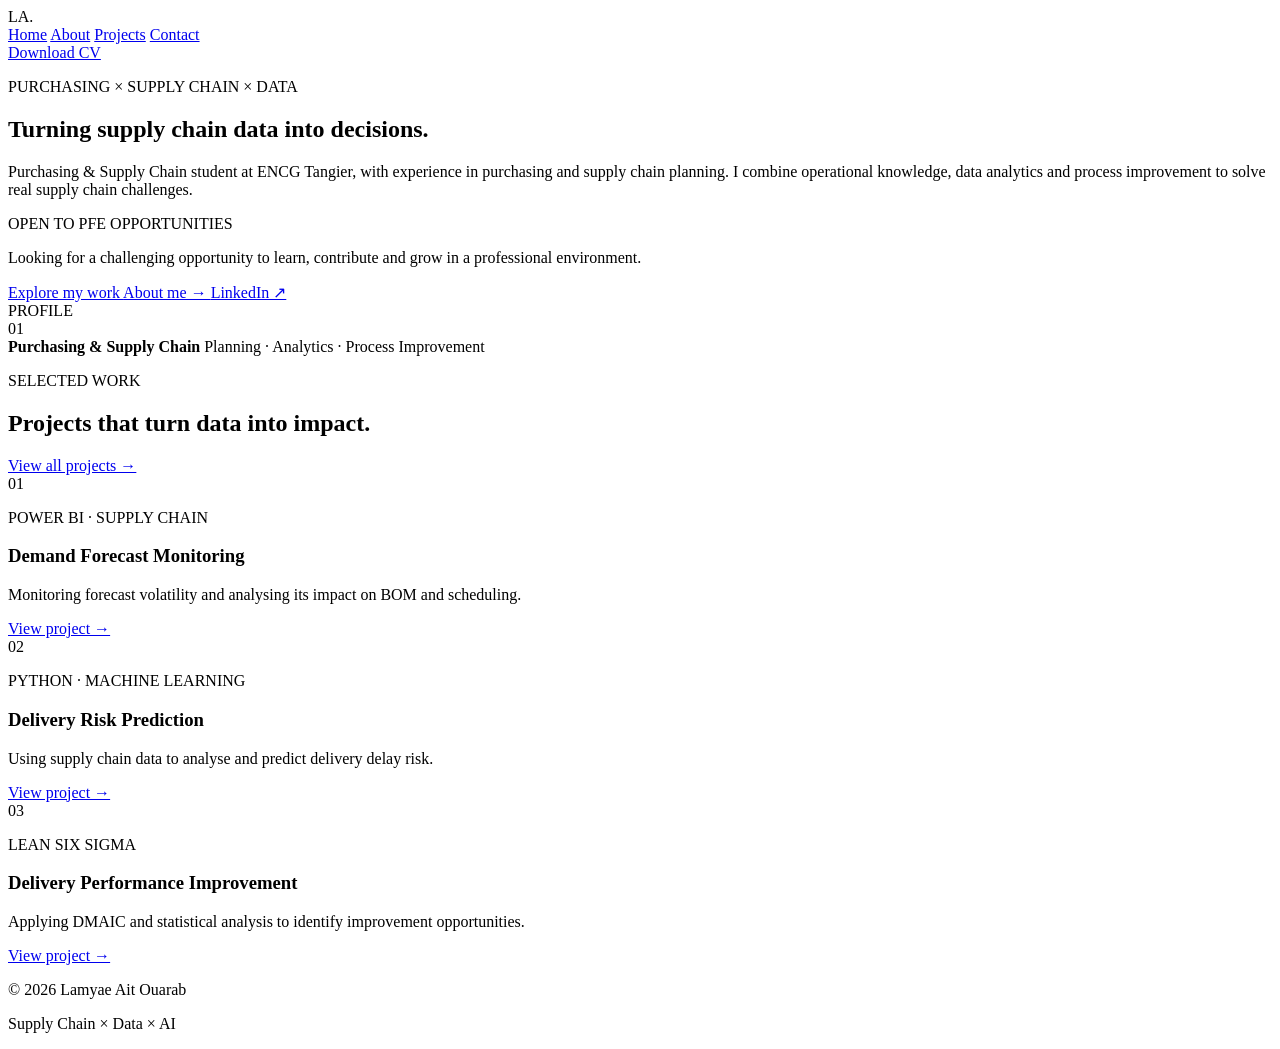
==== index.html @ ae2322ec "Add files via upload" ====
<!DOCTYPE html>
<html lang="en">
<head>
    <meta charset="UTF-8">
    <meta name="viewport" content="width=device-width, initial-scale=1.0">

    <title>Lamyae Ait Ouarab | Supply Chain × Data × AI</title>

    <link rel="stylesheet" href="css/style.css">
</head>

<body>

    <!-- Navigation -->
    <nav class="navbar">

        <div class="logo">
            LA<span>.</span>
        </div>

        <div class="nav-links">
            <a href="index.html" class="active">Home</a>
            <a href="about.html">About</a>
            <a href="projects.html">Projects</a>
            <a href="contact.html">Contact</a>
        </div>

        <a href="C:\Users\hp\Downloads\Lamyae_Ait_Ouarab_CV_English.pdf" class="cv-button" download>
  Download CV
</a>

    </nav>


    <!-- Hero Section -->
    <main>

        <section class="hero">

            <div class="hero-content">

                <p class="eyebrow">
                    PURCHASING × SUPPLY CHAIN × DATA
                </p>
                <h1>
                    Turning supply chain
                    <span>data into decisions.</span>
                </h1>

                <p class="hero-description">
                     Purchasing & Supply Chain student at ENCG Tangier,
                    with experience in purchasing and supply chain planning.
                    I combine operational knowledge, data analytics and
                    process improvement to solve real supply chain challenges.
                </p>
                <div class="availability">
                    <span>OPEN TO PFE OPPORTUNITIES</span>
                    <p>
                       Looking for a challenging opportunity to learn,
                       contribute and grow in a professional environment.
                    </p>
                </div>

                
                
                
                <div class="hero-buttons">
                    <a href="projects.html" class="primary-button">
                        Explore my work
                    </a>
                    <a href="about.html" class="secondary-button">
                        About me →
                    </a>

                    <a href="https://www.linkedin.com/in/lamyae-ait-ouarab-5417ba322"
                    class="linkedin-button"
                    target="_blank">
                    LinkedIn ↗
                </a>
            </div>

            </div>


            <div class="hero-visual">

                <div class="visual-card">

                    <div class="card-top">
                        <span>PROFILE</span>
                        <span class="status"></span>
                    </div>

                    <div class="visual-number">
                        01
                    </div>

                    <div class="visual-text">
                        <strong>Purchasing & Supply Chain</strong>
                        <span>Planning · Analytics · Process Improvement</span>
                    </div>

                    <div class="mini-chart">

                        <div class="bar bar-1"></div>
                        <div class="bar bar-2"></div>
                        <div class="bar bar-3"></div>
                        <div class="bar bar-4"></div>
                        <div class="bar bar-5"></div>
                        <div class="bar bar-6"></div>

                    </div>

                </div>

            </div>

        </section>


        <!-- Selected Projects -->
        <section class="projects-preview">

            <div class="section-heading">

                <div>
                    <p class="section-label">SELECTED WORK</p>

                    <h2>
                        Projects that turn
                        <span>data into impact.</span>
                    </h2>
                </div>

                <a href="projects.html">
                    View all projects →
                </a>

            </div>


            <div class="project-grid">

                <article class="project-card">

                    <div class="project-number">
                        01
                    </div>

                    <p class="project-category">
                        POWER BI · SUPPLY CHAIN
                    </p>

                    <h3>
                        Demand Forecast
                        Monitoring
                    </h3>

                    <p>
                        Monitoring forecast volatility and analysing
                        its impact on BOM and scheduling.
                    </p>

                    <a href="projects/demand-forecast.html">
                        View project →
                    </a>

                </article>


                <article class="project-card">

                    <div class="project-number">
                        02
                    </div>

                    <p class="project-category">
                        PYTHON · MACHINE LEARNING
                    </p>

                    <h3>
                        Delivery Risk
                        Prediction
                    </h3>

                    <p>
                        Using supply chain data to analyse and predict
                        delivery delay risk.
                    </p>

                    <a href="projects/delivery-risk.html">
                        View project →
                    </a>

                </article>


                <article class="project-card">

                    <div class="project-number">
                        03
                    </div>

                    <p class="project-category">
                        LEAN SIX SIGMA
                    </p>

                    <h3>
                        Delivery Performance
                        Improvement
                    </h3>

                    <p>
                        Applying DMAIC and statistical analysis to
                        identify improvement opportunities.
                    </p>

                    <a href="projects/lean-six-sigma.html">
                        View project →
                    </a>

                </article>


                
            </div>

        </section>

    </main>


    <!-- Footer -->
    <footer>

        <p>
            © 2026 Lamyae Ait Ouarab
        </p>

        <p>
            Supply Chain × Data × AI
        </p>

    </footer>


</body>
</html>
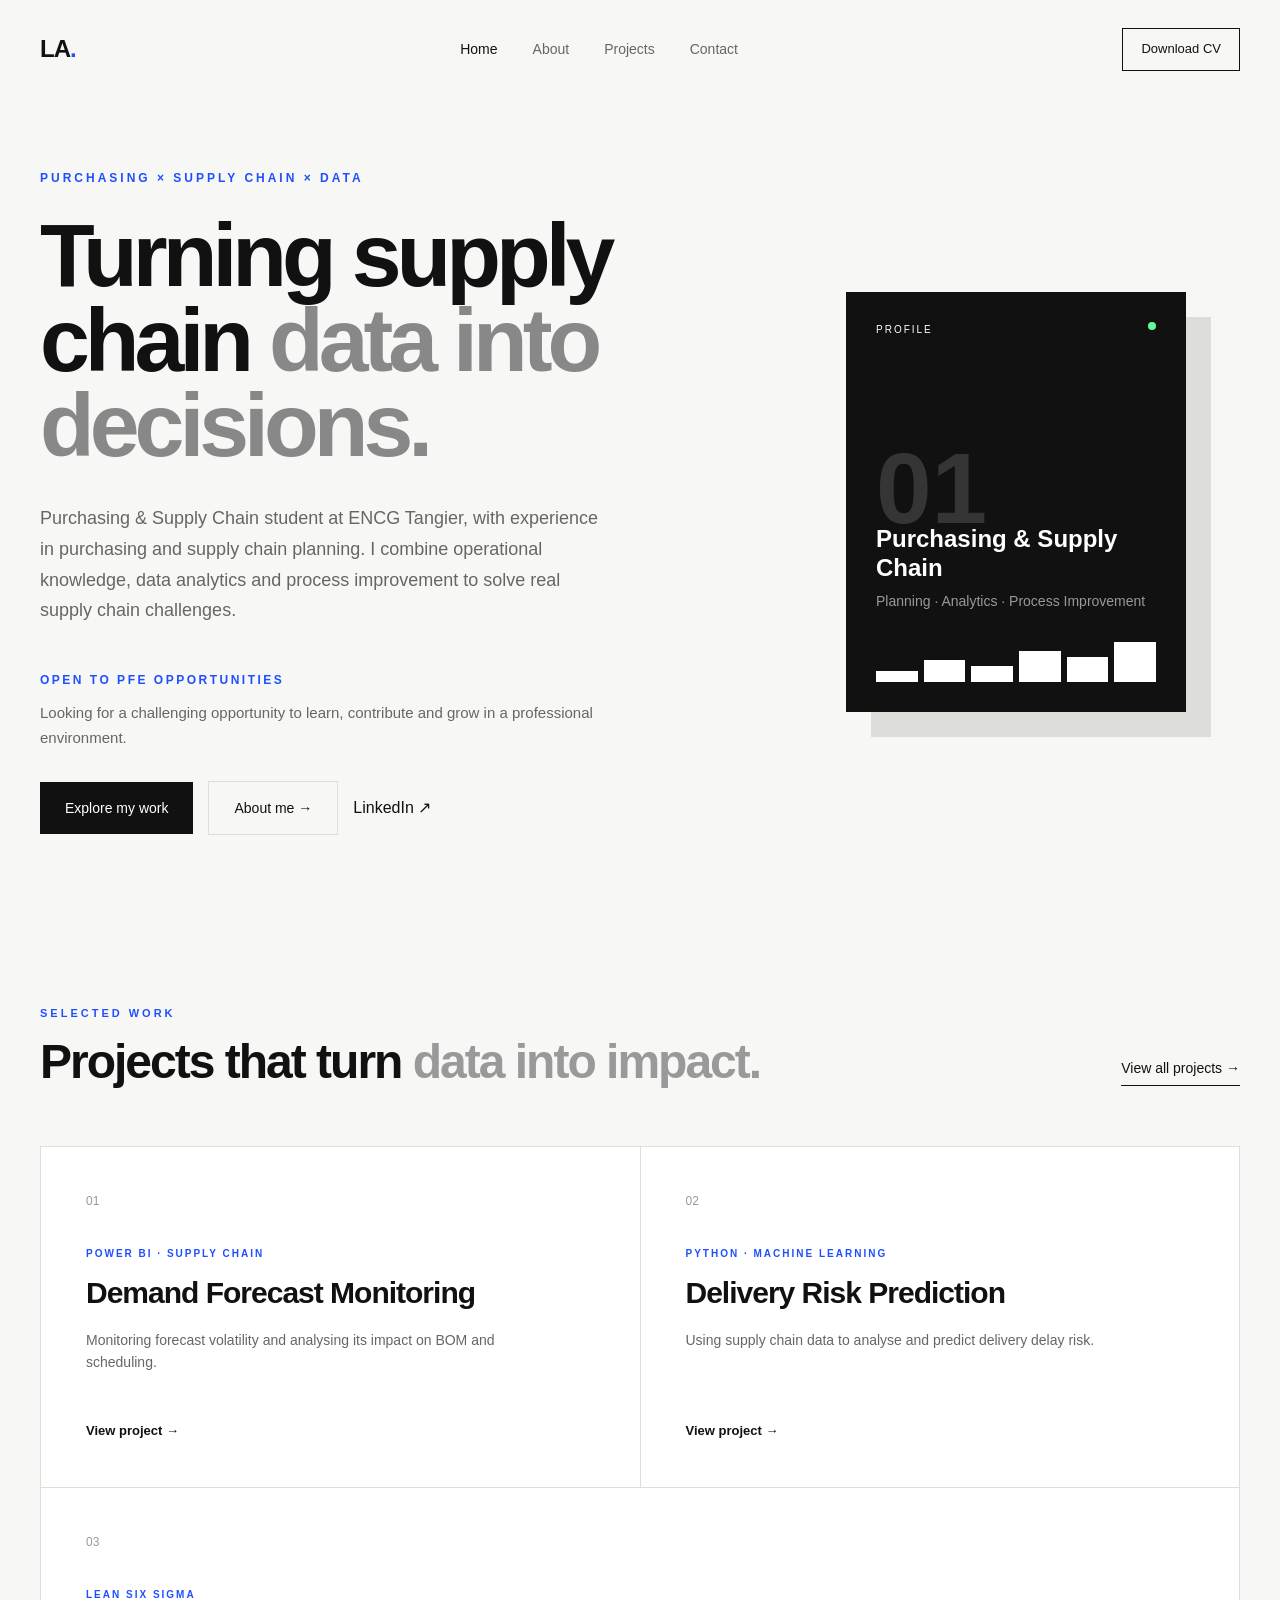
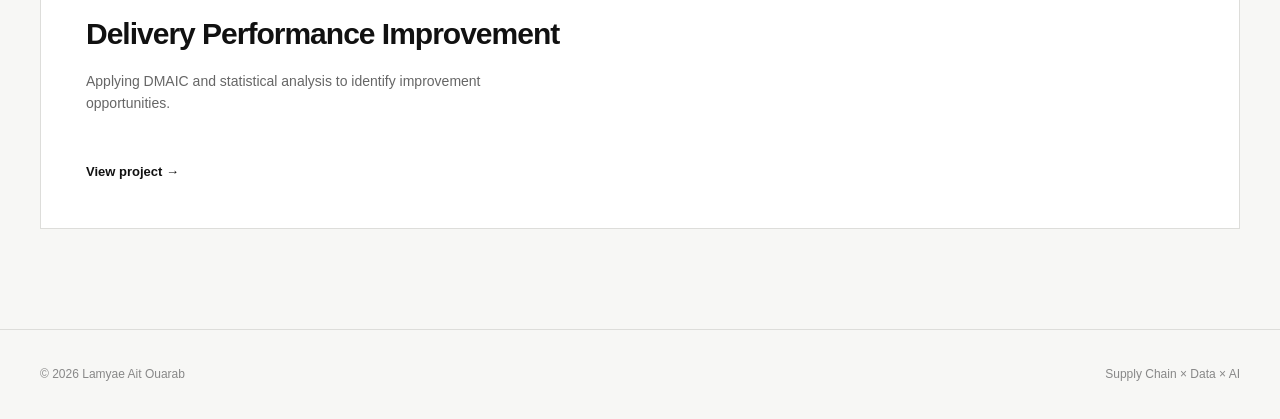
==== commit 7a5f1f69: "Restore portfolio to good 18pm version" ====
--- a/index.html
+++ b/index.html
@@ -1,248 +1,248 @@
-<!DOCTYPE html>
-<html lang="en">
-<head>
-    <meta charset="UTF-8">
-    <meta name="viewport" content="width=device-width, initial-scale=1.0">
-
-    <title>Lamyae Ait Ouarab | Supply Chain × Data × AI</title>
-
-    <link rel="stylesheet" href="css/style.css">
-</head>
-
-<body>
-
-    <!-- Navigation -->
-    <nav class="navbar">
-
-        <div class="logo">
-            LA<span>.</span>
-        </div>
-
-        <div class="nav-links">
-            <a href="index.html" class="active">Home</a>
-            <a href="about.html">About</a>
-            <a href="projects.html">Projects</a>
-            <a href="contact.html">Contact</a>
-        </div>
-
-        <a href="C:\Users\hp\Downloads\Lamyae_Ait_Ouarab_CV_English.pdf" class="cv-button" download>
-  Download CV
-</a>
-
-    </nav>
-
-
-    <!-- Hero Section -->
-    <main>
-
-        <section class="hero">
-
-            <div class="hero-content">
-
-                <p class="eyebrow">
-                    PURCHASING × SUPPLY CHAIN × DATA
-                </p>
-                <h1>
-                    Turning supply chain
-                    <span>data into decisions.</span>
-                </h1>
-
-                <p class="hero-description">
-                     Purchasing & Supply Chain student at ENCG Tangier,
-                    with experience in purchasing and supply chain planning.
-                    I combine operational knowledge, data analytics and
-                    process improvement to solve real supply chain challenges.
-                </p>
-                <div class="availability">
-                    <span>OPEN TO PFE OPPORTUNITIES</span>
-                    <p>
-                       Looking for a challenging opportunity to learn,
-                       contribute and grow in a professional environment.
-                    </p>
-                </div>
-
-                
-                
-                
-                <div class="hero-buttons">
-                    <a href="projects.html" class="primary-button">
-                        Explore my work
-                    </a>
-                    <a href="about.html" class="secondary-button">
-                        About me →
-                    </a>
-
-                    <a href="https://www.linkedin.com/in/lamyae-ait-ouarab-5417ba322"
-                    class="linkedin-button"
-                    target="_blank">
-                    LinkedIn ↗
-                </a>
-            </div>
-
-            </div>
-
-
-            <div class="hero-visual">
-
-                <div class="visual-card">
-
-                    <div class="card-top">
-                        <span>PROFILE</span>
-                        <span class="status"></span>
-                    </div>
-
-                    <div class="visual-number">
-                        01
-                    </div>
-
-                    <div class="visual-text">
-                        <strong>Purchasing & Supply Chain</strong>
-                        <span>Planning · Analytics · Process Improvement</span>
-                    </div>
-
-                    <div class="mini-chart">
-
-                        <div class="bar bar-1"></div>
-                        <div class="bar bar-2"></div>
-                        <div class="bar bar-3"></div>
-                        <div class="bar bar-4"></div>
-                        <div class="bar bar-5"></div>
-                        <div class="bar bar-6"></div>
-
-                    </div>
-
-                </div>
-
-            </div>
-
-        </section>
-
-
-        <!-- Selected Projects -->
-        <section class="projects-preview">
-
-            <div class="section-heading">
-
-                <div>
-                    <p class="section-label">SELECTED WORK</p>
-
-                    <h2>
-                        Projects that turn
-                        <span>data into impact.</span>
-                    </h2>
-                </div>
-
-                <a href="projects.html">
-                    View all projects →
-                </a>
-
-            </div>
-
-
-            <div class="project-grid">
-
-                <article class="project-card">
-
-                    <div class="project-number">
-                        01
-                    </div>
-
-                    <p class="project-category">
-                        POWER BI · SUPPLY CHAIN
-                    </p>
-
-                    <h3>
-                        Demand Forecast
-                        Monitoring
-                    </h3>
-
-                    <p>
-                        Monitoring forecast volatility and analysing
-                        its impact on BOM and scheduling.
-                    </p>
-
-                    <a href="projects/demand-forecast.html">
-                        View project →
-                    </a>
-
-                </article>
-
-
-                <article class="project-card">
-
-                    <div class="project-number">
-                        02
-                    </div>
-
-                    <p class="project-category">
-                        PYTHON · MACHINE LEARNING
-                    </p>
-
-                    <h3>
-                        Delivery Risk
-                        Prediction
-                    </h3>
-
-                    <p>
-                        Using supply chain data to analyse and predict
-                        delivery delay risk.
-                    </p>
-
-                    <a href="projects/delivery-risk.html">
-                        View project →
-                    </a>
-
-                </article>
-
-
-                <article class="project-card">
-
-                    <div class="project-number">
-                        03
-                    </div>
-
-                    <p class="project-category">
-                        LEAN SIX SIGMA
-                    </p>
-
-                    <h3>
-                        Delivery Performance
-                        Improvement
-                    </h3>
-
-                    <p>
-                        Applying DMAIC and statistical analysis to
-                        identify improvement opportunities.
-                    </p>
-
-                    <a href="projects/lean-six-sigma.html">
-                        View project →
-                    </a>
-
-                </article>
-
-
-                
-            </div>
-
-        </section>
-
-    </main>
-
-
-    <!-- Footer -->
-    <footer>
-
-        <p>
-            © 2026 Lamyae Ait Ouarab
-        </p>
-
-        <p>
-            Supply Chain × Data × AI
-        </p>
-
-    </footer>
-
-
-</body>
-</html>
+<!DOCTYPE html>
+<html lang="en">
+<head>
+    <meta charset="UTF-8">
+    <meta name="viewport" content="width=device-width, initial-scale=1.0">
+
+    <title>Lamyae Ait Ouarab | Supply Chain × Data × AI</title>
+
+    <link rel="stylesheet" href="css/style.css">
+</head>
+
+<body>
+
+    <!-- Navigation -->
+    <nav class="navbar">
+
+        <div class="logo">
+            LA<span>.</span>
+        </div>
+
+        <div class="nav-links">
+            <a href="index.html" class="active">Home</a>
+            <a href="about.html">About</a>
+            <a href="projects.html">Projects</a>
+            <a href="contact.html">Contact</a>
+        </div>
+
+        <a href="C:\Users\hp\Downloads\Lamyae_Ait_Ouarab_CV_English.pdf" class="cv-button" download>
+  Download CV
+</a>
+
+    </nav>
+
+
+    <!-- Hero Section -->
+    <main>
+
+        <section class="hero">
+
+            <div class="hero-content">
+
+                <p class="eyebrow">
+                    PURCHASING × SUPPLY CHAIN × DATA
+                </p>
+                <h1>
+                    Turning supply chain
+                    <span>data into decisions.</span>
+                </h1>
+
+                <p class="hero-description">
+                     Purchasing & Supply Chain student at ENCG Tangier,
+                    with experience in purchasing and supply chain planning.
+                    I combine operational knowledge, data analytics and
+                    process improvement to solve real supply chain challenges.
+                </p>
+                <div class="availability">
+                    <span>OPEN TO PFE OPPORTUNITIES</span>
+                    <p>
+                       Looking for a challenging opportunity to learn,
+                       contribute and grow in a professional environment.
+                    </p>
+                </div>
+
+                
+                
+                
+                <div class="hero-buttons">
+                    <a href="projects.html" class="primary-button">
+                        Explore my work
+                    </a>
+                    <a href="about.html" class="secondary-button">
+                        About me →
+                    </a>
+
+                    <a href="https://www.linkedin.com/in/lamyae-ait-ouarab-5417ba322"
+                    class="linkedin-button"
+                    target="_blank">
+                    LinkedIn ↗
+                </a>
+            </div>
+
+            </div>
+
+
+            <div class="hero-visual">
+
+                <div class="visual-card">
+
+                    <div class="card-top">
+                        <span>PROFILE</span>
+                        <span class="status"></span>
+                    </div>
+
+                    <div class="visual-number">
+                        01
+                    </div>
+
+                    <div class="visual-text">
+                        <strong>Purchasing & Supply Chain</strong>
+                        <span>Planning · Analytics · Process Improvement</span>
+                    </div>
+
+                    <div class="mini-chart">
+
+                        <div class="bar bar-1"></div>
+                        <div class="bar bar-2"></div>
+                        <div class="bar bar-3"></div>
+                        <div class="bar bar-4"></div>
+                        <div class="bar bar-5"></div>
+                        <div class="bar bar-6"></div>
+
+                    </div>
+
+                </div>
+
+            </div>
+
+        </section>
+
+
+        <!-- Selected Projects -->
+        <section class="projects-preview">
+
+            <div class="section-heading">
+
+                <div>
+                    <p class="section-label">SELECTED WORK</p>
+
+                    <h2>
+                        Projects that turn
+                        <span>data into impact.</span>
+                    </h2>
+                </div>
+
+                <a href="projects.html">
+                    View all projects →
+                </a>
+
+            </div>
+
+
+            <div class="project-grid">
+
+                <article class="project-card">
+
+                    <div class="project-number">
+                        01
+                    </div>
+
+                    <p class="project-category">
+                        POWER BI · SUPPLY CHAIN
+                    </p>
+
+                    <h3>
+                        Demand Forecast
+                        Monitoring
+                    </h3>
+
+                    <p>
+                        Monitoring forecast volatility and analysing
+                        its impact on BOM and scheduling.
+                    </p>
+
+                    <a href="projects/demand-forecast.html">
+                        View project →
+                    </a>
+
+                </article>
+
+
+                <article class="project-card">
+
+                    <div class="project-number">
+                        02
+                    </div>
+
+                    <p class="project-category">
+                        PYTHON · MACHINE LEARNING
+                    </p>
+
+                    <h3>
+                        Delivery Risk
+                        Prediction
+                    </h3>
+
+                    <p>
+                        Using supply chain data to analyse and predict
+                        delivery delay risk.
+                    </p>
+
+                    <a href="projects/delivery-risk.html">
+                        View project →
+                    </a>
+
+                </article>
+
+
+                <article class="project-card">
+
+                    <div class="project-number">
+                        03
+                    </div>
+
+                    <p class="project-category">
+                        LEAN SIX SIGMA
+                    </p>
+
+                    <h3>
+                        Delivery Performance
+                        Improvement
+                    </h3>
+
+                    <p>
+                        Applying DMAIC and statistical analysis to
+                        identify improvement opportunities.
+                    </p>
+
+                    <a href="projects/lean-six-sigma.html">
+                        View project →
+                    </a>
+
+                </article>
+
+
+                
+            </div>
+
+        </section>
+
+    </main>
+
+
+    <!-- Footer -->
+    <footer>
+
+        <p>
+            © 2026 Lamyae Ait Ouarab
+        </p>
+
+        <p>
+            Supply Chain × Data × AI
+        </p>
+
+    </footer>
+
+
+</body>
+</html>
--- a/css/style.css
+++ b/css/style.css
@@ -0,0 +1,587 @@
+/* =========================
+   GLOBAL
+========================= */
+
+* {
+    margin: 0;
+    padding: 0;
+    box-sizing: border-box;
+}
+
+:root {
+    --background: #f7f7f5;
+    --text: #111111;
+    --muted: #666666;
+    --border: #ddddda;
+    --accent: #1f4fff;
+    --card: #ffffff;
+}
+
+body {
+    font-family: Arial, Helvetica, sans-serif;
+    background: var(--background);
+    color: var(--text);
+    line-height: 1.6;
+}
+
+a {
+    text-decoration: none;
+    color: inherit;
+}
+
+
+/* =========================
+   NAVIGATION
+========================= */
+
+.navbar {
+    width: 100%;
+    max-width: 1300px;
+    margin: auto;
+
+    padding: 28px 40px;
+
+    display: flex;
+    align-items: center;
+    justify-content: space-between;
+}
+
+.logo {
+    font-size: 24px;
+    font-weight: 800;
+    letter-spacing: -1px;
+}
+
+.logo span {
+    color: var(--accent);
+}
+
+.nav-links {
+    display: flex;
+    gap: 35px;
+}
+
+.nav-links a {
+    font-size: 14px;
+    color: var(--muted);
+    transition: 0.3s;
+}
+
+.nav-links a:hover,
+.nav-links .active {
+    color: var(--text);
+}
+
+.cv-button {
+    border: 1px solid var(--text);
+    padding: 10px 18px;
+    font-size: 13px;
+    transition: 0.3s;
+}
+
+.cv-button:hover {
+    background: var(--text);
+    color: white;
+}
+
+
+/* =========================
+   HERO
+========================= */
+
+.hero {
+    max-width: 1300px;
+    margin: auto;
+
+    min-height: 560px;
+
+    padding: 70px 40px;
+
+    display: grid;
+    grid-template-columns: 1.2fr 0.8fr;
+    align-items: center;
+    gap: 80px;
+}
+
+.eyebrow {
+    font-size: 12px;
+    letter-spacing: 3px;
+    font-weight: 700;
+    color: var(--accent);
+
+    margin-bottom: 25px;
+}
+
+.hero h1 {
+    max-width: 750px;
+
+    font-size: clamp(55px, 7vw, 95px);
+
+    line-height: 0.95;
+    letter-spacing: -5px;
+
+    margin-bottom: 35px;
+}
+
+.hero h1 span {
+    color: #888888;
+}
+
+.hero-description { 
+    max-width: 560px; 
+ 
+    color: var(--muted); 
+ 
+    font-size: 18px; 
+    line-height: 1.7;
+ 
+    margin-bottom: 0; 
+}
+
+
+/* PFE availability */
+
+.availability {
+    margin-top: 45px;
+    margin-bottom: 30px;
+}
+
+.availability span {
+    display: block;
+
+    font-size: 12px;
+    font-weight: 700;
+
+    letter-spacing: 2.5px;
+
+    color: var(--accent);
+
+    margin-bottom: 10px;
+}
+
+.availability p {
+    max-width: 620px;
+
+    margin: 0;
+
+    color: var(--muted);
+
+    font-size: 15px;
+    line-height: 1.7;
+}
+
+
+.hero-buttons { 
+    display: flex; 
+    align-items: center;
+    gap: 15px; 
+}
+.linkedin-link {
+    display: inline-block;
+
+    margin-top: 18px;
+
+    font-size: 13px;
+    font-weight: 600;
+
+    color: var(--muted);
+
+    border-bottom: 1px solid var(--muted);
+
+    padding-bottom: 3px;
+
+    transition: 0.3s;
+}
+
+.linkedin-link:hover {
+    color: var(--accent);
+    border-color: var(--accent);
+}
+
+.primary-button {
+    background: var(--text);
+    color: white;
+
+    padding: 15px 25px;
+
+    font-size: 14px;
+
+    transition: 0.3s;
+}
+
+.primary-button:hover {
+    background: var(--accent);
+}
+
+.secondary-button {
+    border: 1px solid var(--border);
+
+    padding: 15px 25px;
+
+    font-size: 14px;
+
+    transition: 0.3s;
+}
+
+.secondary-button:hover {
+    border-color: var(--text);
+}
+
+
+/* =========================
+   HERO VISUAL
+========================= */
+
+.hero-visual {
+    display: flex;
+    justify-content: center;
+}
+
+.visual-card {
+    width: 340px;
+    height: 420px;
+
+    background: #111111;
+    color: white;
+
+    padding: 30px;
+
+    position: relative;
+
+    box-shadow: 25px 25px 0 #ddddda;
+}
+
+.card-top {
+    display: flex;
+    justify-content: space-between;
+
+    font-size: 10px;
+    letter-spacing: 2px;
+}
+
+.status {
+    width: 8px;
+    height: 8px;
+
+    background: #5cff91;
+
+    border-radius: 50%;
+}
+
+.visual-number {
+    font-size: 100px;
+    font-weight: 800;
+
+    margin-top: 70px;
+
+    opacity: 0.15;
+}
+
+.visual-text {
+    position: absolute;
+
+    bottom: 100px;
+    left: 30px;
+    right: 30px;
+
+    display: flex;
+    flex-direction: column;
+    gap: 8px;
+}
+
+.visual-text strong {
+    font-size: 24px;
+    line-height: 1.2;
+}
+
+.visual-text span {
+    color: #999999;
+    font-size: 14px;
+    line-height: 1.5;
+}
+
+.mini-chart {
+    position: absolute;
+
+    bottom: 30px;
+    left: 30px;
+
+    right: 30px;
+
+    height: 45px;
+
+    display: flex;
+    align-items: end;
+
+    gap: 6px;
+}
+
+.bar {
+    flex: 1;
+    background: white;
+}
+
+.bar-1 {
+    height: 25%;
+}
+
+.bar-2 {
+    height: 50%;
+}
+
+.bar-3 {
+    height: 35%;
+}
+
+.bar-4 {
+    height: 70%;
+}
+
+.bar-5 {
+    height: 55%;
+}
+
+.bar-6 {
+    height: 90%;
+}
+
+
+/* =========================
+   PROJECTS
+========================= */
+
+.projects-preview {
+    max-width: 1300px;
+
+    margin: auto;
+
+    padding: 100px 40px;
+}
+
+.section-heading {
+    display: flex;
+    justify-content: space-between;
+    align-items: end;
+
+    margin-bottom: 60px;
+}
+
+.section-label {
+    color: var(--accent);
+
+    font-size: 11px;
+
+    letter-spacing: 3px;
+
+    font-weight: 700;
+
+    margin-bottom: 15px;
+}
+
+.section-heading h2 {
+    font-size: 48px;
+    line-height: 1;
+
+    letter-spacing: -2px;
+}
+
+.section-heading h2 span {
+    color: #999999;
+}
+
+.section-heading > a {
+    font-size: 14px;
+
+    border-bottom: 1px solid var(--text);
+
+    padding-bottom: 5px;
+}
+
+
+/* =========================
+   PROJECT GRID
+========================= */
+
+.project-grid {
+    display: grid;
+
+    grid-template-columns: repeat(2, 1fr);
+
+    gap: 1px;
+
+    background: var(--border);
+
+    border: 1px solid var(--border);
+}
+
+.project-card {
+    background: var(--card);
+
+    padding: 45px;
+
+    min-height: 340px;
+
+    display: flex;
+    flex-direction: column;
+
+    transition: 0.3s;
+}
+/* Make the third project intentionally wider
+   until a fourth project is added */
+.project-card:nth-child(3) {
+    grid-column: 1 / -1;
+}
+
+.project-card:hover {
+    transform: translateY(-5px);
+}
+
+.project-number {
+    font-size: 12px;
+
+    color: #999999;
+
+    margin-bottom: 35px;
+}
+
+.project-category {
+    color: var(--accent);
+
+    font-size: 10px;
+
+    letter-spacing: 2px;
+
+    font-weight: 700;
+
+    margin-bottom: 15px;
+}
+
+.project-card h3 {
+    font-size: 30px;
+
+    line-height: 1.05;
+
+    letter-spacing: -1px;
+
+    margin-bottom: 20px;
+}
+
+.project-card p:not(.project-category):not(.project-number) {
+    color: var(--muted);
+
+    font-size: 14px;
+
+    max-width: 450px;
+
+    margin-bottom: 30px;
+}
+
+.project-card a {
+    margin-top: auto;
+
+    font-size: 13px;
+
+    font-weight: 700;
+}
+
+
+/* =========================
+   FOOTER
+========================= */
+
+footer {
+    max-width: 1300px;
+
+    margin: auto;
+
+    padding: 35px 40px;
+
+    border-top: 1px solid var(--border);
+
+    display: flex;
+
+    justify-content: space-between;
+
+    color: #888888;
+
+    font-size: 12px;
+}
+
+
+/* =========================
+   RESPONSIVE
+========================= */
+
+@media (max-width: 900px) {
+
+    .hero {
+        grid-template-columns: 1fr;
+
+        padding-top: 60px;
+    }
+
+    .hero-visual {
+        justify-content: flex-start;
+    }
+
+    .project-grid {
+        grid-template-columns: 1fr;
+    }
+
+}
+
+@media (max-width: 600px) {
+
+    .navbar {
+        padding: 20px;
+    }
+
+    .nav-links {
+        display: none;
+    }
+
+    .hero {
+        padding: 60px 20px;
+    }
+
+    .hero h1 {
+        font-size: 55px;
+        letter-spacing: -3px;
+    }
+
+    .hero-description {
+        font-size: 16px;
+    }
+
+    .visual-card {
+        width: 100%;
+        max-width: 340px;
+    }
+
+    .projects-preview {
+        padding: 70px 20px;
+    }
+
+    .section-heading {
+        flex-direction: column;
+        align-items: flex-start;
+        gap: 25px;
+    }
+
+    .section-heading h2 {
+        font-size: 38px;
+    }
+
+    .project-card {
+        padding: 30px;
+    }
+
+    footer {
+        padding: 30px 20px;
+
+        flex-direction: column;
+
+        gap: 10px;
+    }
+
+}
